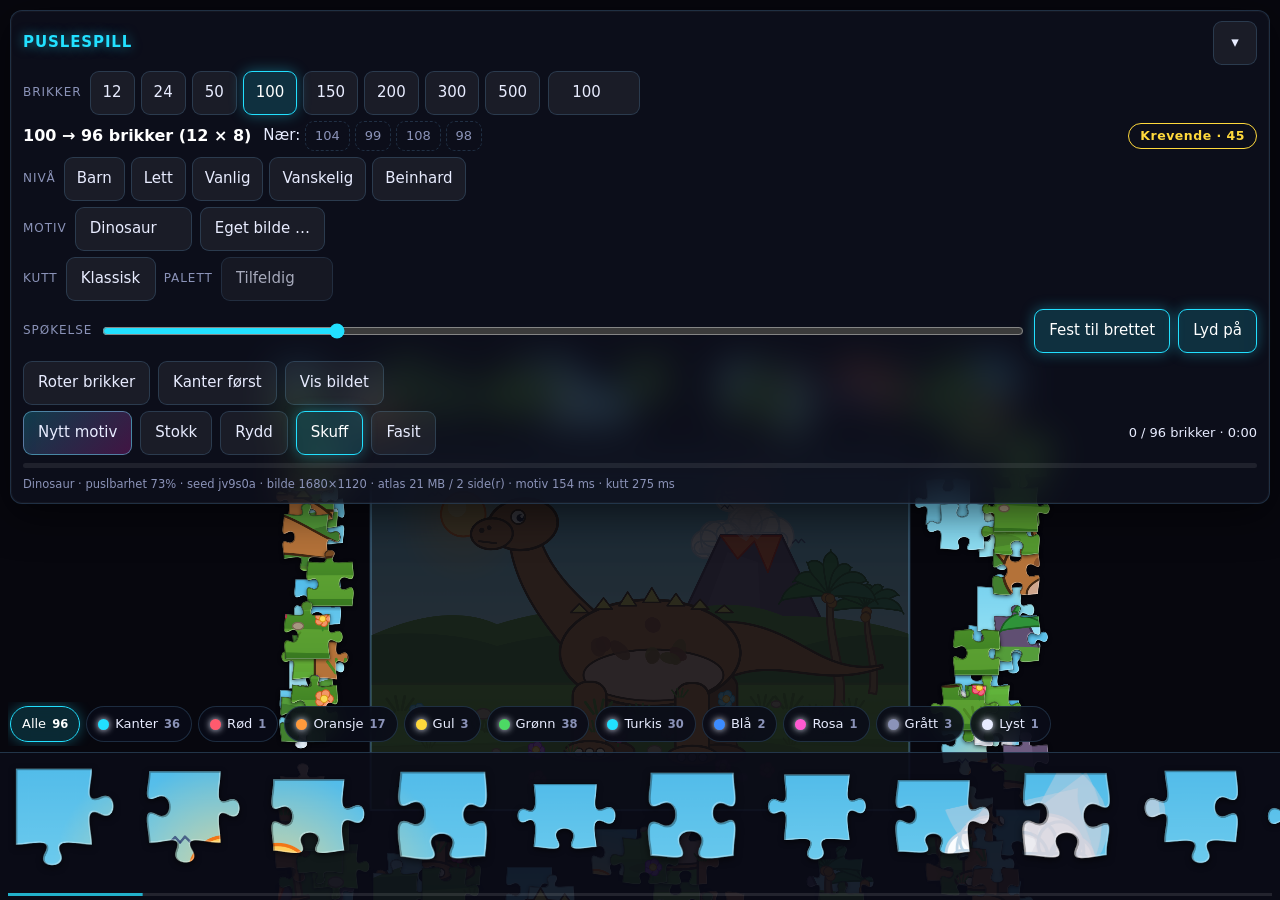
==== index.html @ 7e06a4fa "Fase 7: vanskelighetssystem med rotasjon, kanter forst og malt score Brikketallet alene sier lite. H" ====
<!DOCTYPE html>
<html lang="no">
<head>
<meta charset="utf-8">
<title>Puslespill</title>
<meta name="viewport" content="width=device-width, initial-scale=1, maximum-scale=1, user-scalable=no, viewport-fit=cover">
<meta name="theme-color" content="#07070e">
<meta name="description" content="Puslespill med neonmotiv, laget for iPad.">
<meta name="apple-mobile-web-app-capable" content="yes">
<meta name="mobile-web-app-capable" content="yes">
<meta name="apple-mobile-web-app-title" content="Puslespill">
<meta name="apple-mobile-web-app-status-bar-style" content="black-translucent">
<link rel="manifest" href="./manifest.webmanifest">
<link rel="apple-touch-icon" href="./icons/ikon-180.png">
<link rel="icon" href="./icons/ikon.svg" type="image/svg+xml">
<link rel="stylesheet" href="./css/style.css">
</head>
<body>

<canvas id="brett"></canvas>

<header id="panel">
  <div class="rad rad-topp">
    <h1>Puslespill</h1>
    <button id="panel-veksle" class="ikonknapp" aria-label="Vis eller skjul panelet">▾</button>
  </div>

  <div class="panelinnhold">
    <div class="rad">
      <span class="etikett">Brikker</span>
      <div class="chips">
        <button data-forhandsvalg="12">12</button>
        <button data-forhandsvalg="24">24</button>
        <button data-forhandsvalg="50">50</button>
        <button data-forhandsvalg="100">100</button>
        <button data-forhandsvalg="150">150</button>
        <button data-forhandsvalg="200">200</button>
        <button data-forhandsvalg="300">300</button>
        <button data-forhandsvalg="500">500</button>
      </div>
      <input id="eget-antall" type="number" min="4" max="500" step="1" inputmode="numeric"
             aria-label="Eget antall brikker">
    </div>

    <div class="rad resultat">
      <strong id="brikketall">—</strong>
      <span id="alternativer"></span>
      <span id="vanskemerke" class="vanskemerke">—</span>
    </div>

    <div class="rad">
      <span class="etikett">Nivå</span>
      <div class="chips" id="oppsett"></div>
    </div>

    <div class="rad">
      <span class="etikett">Motiv</span>
      <select id="motiv" aria-label="Motivtype">
        <option value="tilfeldig">Tilfeldig</option>
      </select>
      <button id="velgbilde">Eget bilde &hellip;</button>
      <input id="bildefil" type="file" accept="image/*" hidden>
    </div>

    <div class="rad galleri" id="minebilder" hidden>
      <span class="etikett">Mine</span>
      <div id="minebilder-liste"></div>
    </div>

    <div class="rad">
      <span class="etikett">Kutt</span>
      <select id="kuttstil" aria-label="Brikkeform">
        <option value="klassisk">Klassisk</option>
        <option value="bolget">Bølget</option>
        <option value="kaotisk">Kaotisk</option>
      </select>

      <span class="etikett">Palett</span>
      <select id="palett" aria-label="Fargepalett">
        <option value="auto">Tilfeldig</option>
      </select>
    </div>

    <div class="rad">
      <span class="etikett">Spøkelse</span>
      <input id="spokelse" type="range" min="0" max="60" value="15" aria-label="Styrke på spøkelsesbilde">
      <button id="fest" aria-pressed="true">Fest til brettet</button>
      <button id="lydknapp" aria-pressed="true">Lyd på</button>
    </div>

    <div class="rad">
      <button id="rotasjon" aria-pressed="false">Roter brikker</button>
      <button id="kanterforst" aria-pressed="false">Kanter først</button>
      <button id="bildeknapp" aria-pressed="false">Vis bildet</button>
      <span id="hjelpetekst" class="hjelpetekst"></span>
    </div>

    <div class="rad">
      <button id="nytt" class="primar">Nytt motiv</button>
      <button id="stokk">Stokk</button>
      <button id="rydd">Rydd</button>
      <button id="skuffknapp" aria-pressed="true">Skuff</button>
      <button id="fasit">Fasit</button>
      <span id="spillstatus" class="spillstatus">—</span>
    </div>

    <div class="fremdrift"><div id="fremdrift-linje"></div></div>

    <p id="status" class="status">—</p>
  </div>
</header>

<div id="forhandsvisning" hidden>
  <canvas id="forhandsvisning-lerret"></canvas>
  <button id="forhandsvisning-storre" aria-label="Bytt størrelse">&#8597;</button>
</div>

<div id="skufflinje">
  <div id="skufffiltre" role="group" aria-label="Sorter brikkene i skuffen"></div>
</div>

<div id="laster" hidden>
  <div class="spinner"></div>
  <p id="laster-tekst">Tegner motiv …</p>
</div>

<div id="beskjaer" hidden>
  <div class="beskjaer-topp">
    <strong>Beskjær bildet</strong>
    <div class="chips" id="beskjaer-format">
      <button data-aspekt="1.5" class="aktiv">Liggende</button>
      <button data-aspekt="1">Kvadrat</button>
      <button data-aspekt="0.6667">Stående</button>
    </div>
  </div>
  <canvas id="beskjaer-lerret"></canvas>
  <div class="beskjaer-bunn">
    <p id="beskjaer-varsel" class="varsel" hidden></p>
    <button id="beskjaer-avbryt">Avbryt</button>
    <button id="beskjaer-ok" class="primar">Bruk bildet</button>
  </div>
</div>

<div id="ferdig" hidden>
  <div class="ferdigkort">
    <div class="ferdigikon">&#9733;</div>
    <h2>Ferdig!</h2>
    <p id="ferdig-tekst"></p>
    <p class="hint">Trykk for å lukke</p>
  </div>
</div>

<script type="module" src="./js/main.js"></script>
</body>
</html>
---- css/style.css ----
/* Puslespill — neonmørkt grensesnitt, bygget for berøring på iPad. */

:root {
  --bg: #07070e;
  --panel: rgba(14, 16, 30, 0.82);
  --kant: rgba(120, 200, 255, 0.18);
  --tekst: #e8ecff;
  --dempet: #8b93b8;
  --neon: #22e0ff;
  --neon-2: #ff2bd6;
  --radius: 12px;
  --trykk: 44px; /* minste treffområde */
}

* { box-sizing: border-box; }

html, body {
  margin: 0;
  height: 100%;
  overflow: hidden;
  overscroll-behavior: none;
  background: var(--bg);
  color: var(--tekst);
  font: 15px/1.45 -apple-system, BlinkMacSystemFont, "Segoe UI", system-ui, sans-serif;
  -webkit-user-select: none;
  user-select: none;
  -webkit-tap-highlight-color: transparent;
}

/* Fast posisjon stopper Safaris gummibånd-scrolling. */
body { position: fixed; inset: 0; }

#brett {
  position: absolute;
  inset: 0;
  width: 100%;
  height: 100%;
  display: block;
  touch-action: none; /* uten denne panorerer Safari siden i stedet */
}

/* --- Panel --- */
#panel {
  position: absolute;
  top: env(safe-area-inset-top, 0);
  left: env(safe-area-inset-left, 0);
  right: env(safe-area-inset-right, 0);
  margin: 10px;
  padding: 10px 12px;
  background: var(--panel);
  -webkit-backdrop-filter: blur(18px);
  backdrop-filter: blur(18px);
  border: 1px solid var(--kant);
  border-radius: var(--radius);
  box-shadow: 0 10px 40px rgba(0, 0, 0, 0.55), 0 0 0 1px rgba(255, 255, 255, 0.03) inset;
}

.rad {
  display: flex;
  align-items: center;
  gap: 8px;
  flex-wrap: wrap;
  margin: 6px 0;
}

.rad-topp { margin: 0 0 4px; justify-content: space-between; }

h1 {
  margin: 0;
  font-size: 15px;
  font-weight: 600;
  letter-spacing: 0.06em;
  text-transform: uppercase;
  color: var(--neon);
  text-shadow: 0 0 12px rgba(34, 224, 255, 0.55);
}

.etikett {
  font-size: 12px;
  text-transform: uppercase;
  letter-spacing: 0.08em;
  color: var(--dempet);
}

button, select, input[type="number"] {
  min-height: var(--trykk);
  padding: 0 14px;
  font: inherit;
  color: var(--tekst);
  background: rgba(255, 255, 255, 0.06);
  border: 1px solid var(--kant);
  border-radius: 9px;
  cursor: pointer;
  appearance: none;
  -webkit-appearance: none;
}

button:active { transform: scale(0.97); }

.chips { display: flex; gap: 6px; flex-wrap: wrap; }
.chips button { min-width: var(--trykk); padding: 0 12px; }

button.aktiv, .chips button.aktiv {
  background: rgba(34, 224, 255, 0.16);
  border-color: var(--neon);
  color: #fff;
  box-shadow: 0 0 14px rgba(34, 224, 255, 0.35);
}

button.primar {
  background: linear-gradient(135deg, rgba(34, 224, 255, 0.22), rgba(255, 43, 214, 0.22));
  border-color: rgba(120, 220, 255, 0.5);
}

.ikonknapp { min-width: var(--trykk); padding: 0; }

input[type="number"] { width: 92px; text-align: center; }

input[type="range"] {
  flex: 1 1 120px;
  min-width: 110px;
  height: var(--trykk);
  accent-color: var(--neon);
  background: none;
  border: 0;
}

.resultat { gap: 12px; }
.resultat strong { font-size: 16px; color: #fff; }

.lenke {
  min-height: 30px;
  padding: 0 9px;
  font-size: 13px;
  color: var(--dempet);
  background: none;
  border: 1px dashed var(--kant);
}

.status {
  margin: 8px 0 0;
  font-size: 11.5px;
  line-height: 1.5;
  color: var(--dempet);
  font-variant-numeric: tabular-nums;
}

body.panel-skjult .panelinnhold { display: none; }
body.panel-skjult #panel-veksle { transform: rotate(180deg); }

/* --- Laster --- */
#laster {
  position: absolute;
  inset: 0;
  display: grid;
  place-content: center;
  justify-items: center;
  gap: 16px;
  background: rgba(7, 7, 14, 0.78);
  -webkit-backdrop-filter: blur(6px);
  backdrop-filter: blur(6px);
  z-index: 5;
}

#laster[hidden] { display: none; }

#laster p { margin: 0; color: var(--dempet); letter-spacing: 0.04em; }

.spinner {
  width: 46px;
  height: 46px;
  border-radius: 50%;
  border: 3px solid rgba(34, 224, 255, 0.18);
  border-top-color: var(--neon);
  animation: snurr 0.9s linear infinite;
  box-shadow: 0 0 22px rgba(34, 224, 255, 0.4);
}

@keyframes snurr { to { transform: rotate(360deg); } }

@media (prefers-reduced-motion: reduce) {
  .spinner { animation-duration: 3s; }
  button:active { transform: none; }
}

/* Smal skjerm: la panelet ta mindre plass. */
@media (max-width: 560px) {
  #panel { margin: 6px; padding: 8px; }
  .status { display: none; }
}

/* --- Spillstatus --- */
.spillstatus {
  margin-left: auto;
  font-variant-numeric: tabular-nums;
  font-size: 13px;
  color: var(--tekst);
  white-space: nowrap;
}

.fremdrift {
  height: 5px;
  margin: 8px 0 2px;
  border-radius: 3px;
  background: rgba(255, 255, 255, 0.08);
  overflow: hidden;
}

.fremdrift > div {
  height: 100%;
  width: 0;
  border-radius: 3px;
  background: linear-gradient(90deg, var(--neon), var(--neon-2));
  box-shadow: 0 0 10px rgba(34, 224, 255, 0.55);
  transition: width 0.25s ease-out;
}

/* --- Ferdig --- */
#ferdig {
  position: absolute;
  inset: 0;
  display: grid;
  place-content: center;
  background: rgba(7, 7, 14, 0.66);
  -webkit-backdrop-filter: blur(8px);
  backdrop-filter: blur(8px);
  z-index: 6;
  cursor: pointer;
}

#ferdig[hidden] { display: none; }

.ferdigkort {
  padding: 30px 44px;
  text-align: center;
  background: var(--panel);
  border: 1px solid rgba(34, 224, 255, 0.45);
  border-radius: 18px;
  box-shadow: 0 0 60px rgba(34, 224, 255, 0.3), 0 20px 60px rgba(0, 0, 0, 0.6);
  animation: opp 0.35s cubic-bezier(0.2, 1.2, 0.4, 1);
}

.ferdigikon {
  font-size: 46px;
  line-height: 1;
  color: var(--neon);
  text-shadow: 0 0 26px rgba(34, 224, 255, 0.85);
}

.ferdigkort h2 {
  margin: 10px 0 4px;
  font-size: 26px;
  letter-spacing: 0.04em;
}

.ferdigkort p { margin: 4px 0; color: var(--tekst); }
.ferdigkort .hint { margin-top: 14px; font-size: 12px; color: var(--dempet); }

@keyframes opp {
  from { transform: scale(0.82) translateY(14px); opacity: 0; }
  to { transform: none; opacity: 1; }
}

@media (prefers-reduced-motion: reduce) {
  .ferdigkort { animation: none; }
  .fremdrift > div { transition: none; }
}

/* --- Skuffens filterlinje --- */
#skufflinje {
  position: absolute;
  left: 0;
  right: 0;
  bottom: 0;
  padding: 0 8px 6px;
  pointer-events: none;
  z-index: 4;
}

#skufflinje[hidden] { display: none; }

#skufffiltre {
  display: flex;
  gap: 6px;
  overflow-x: auto;
  padding: 4px 2px;
  pointer-events: auto;
  scrollbar-width: none;
  -webkit-overflow-scrolling: touch;
}

#skufffiltre::-webkit-scrollbar { display: none; }

.filterknapp {
  display: inline-flex;
  align-items: center;
  gap: 6px;
  flex: 0 0 auto;
  min-height: 36px;
  padding: 0 11px;
  font-size: 13px;
  white-space: nowrap;
  background: rgba(10, 12, 24, 0.88);
  -webkit-backdrop-filter: blur(12px);
  backdrop-filter: blur(12px);
  border-radius: 18px;
}

.filterknapp i {
  width: 11px;
  height: 11px;
  border-radius: 50%;
  box-shadow: 0 0 7px currentColor;
}

.filterknapp b {
  font-weight: 600;
  font-size: 11.5px;
  color: var(--dempet);
  font-variant-numeric: tabular-nums;
}

.filterknapp.aktiv b { color: #fff; }

/* --- Mine bilder --- */
.galleri[hidden] { display: none; }

#minebilder-liste {
  display: flex;
  gap: 7px;
  overflow-x: auto;
  padding: 2px;
  scrollbar-width: none;
}

#minebilder-liste::-webkit-scrollbar { display: none; }

.bildekort {
  position: relative;
  flex: 0 0 auto;
  width: 74px;
  height: 50px;
  padding: 0;
  border-radius: 8px;
  overflow: hidden;
  background: rgba(255, 255, 255, 0.05);
  min-height: 0;
}

.bildekort img {
  width: 100%;
  height: 100%;
  object-fit: cover;
  display: block;
}

.bildekort.aktiv {
  outline: 2px solid var(--neon);
  outline-offset: 1px;
}

.bildekort .slett {
  position: absolute;
  top: 2px;
  right: 2px;
  width: 22px;
  height: 22px;
  min-height: 22px;
  padding: 0;
  line-height: 1;
  font-size: 15px;
  border-radius: 50%;
  background: rgba(7, 7, 14, 0.82);
  border-color: rgba(255, 120, 150, 0.5);
  color: #ff8a9c;
}

/* --- Beskjæring --- */
#beskjaer {
  position: absolute;
  inset: 0;
  display: flex;
  flex-direction: column;
  background: rgba(7, 7, 14, 0.96);
  z-index: 7;
}

#beskjaer[hidden] { display: none; }

.beskjaer-topp,
.beskjaer-bunn {
  display: flex;
  align-items: center;
  gap: 10px;
  flex-wrap: wrap;
  padding: 10px 14px;
  padding-top: calc(10px + env(safe-area-inset-top, 0px));
}

.beskjaer-bunn {
  padding-top: 10px;
  padding-bottom: calc(10px + env(safe-area-inset-bottom, 0px));
}

.beskjaer-topp strong { letter-spacing: 0.04em; }
.beskjaer-bunn #beskjaer-ok { margin-left: auto; }

#beskjaer-lerret {
  flex: 1 1 auto;
  width: 100%;
  min-height: 0;
  display: block;
  touch-action: none;
}

.varsel {
  flex: 1 1 100%;
  margin: 0;
  padding: 9px 12px;
  font-size: 13px;
  line-height: 1.45;
  color: #ffd98a;
  background: rgba(255, 190, 60, 0.10);
  border: 1px solid rgba(255, 190, 60, 0.32);
  border-radius: 9px;
}

.varsel[hidden] { display: none; }

/* --- Vanskelighetsgrad --- */
.vanskemerke {
  margin-left: auto;
  padding: 3px 11px;
  font-size: 12.5px;
  font-weight: 600;
  letter-spacing: 0.04em;
  border-radius: 13px;
  border: 1px solid currentColor;
  white-space: nowrap;
}

.hjelpetekst {
  font-size: 12px;
  color: var(--dempet);
  font-variant-numeric: tabular-nums;
}

/* --- Forhåndsvisning --- */
#forhandsvisning {
  position: absolute;
  right: 10px;
  bottom: 10px;
  padding: 6px;
  background: rgba(10, 12, 24, 0.92);
  -webkit-backdrop-filter: blur(14px);
  backdrop-filter: blur(14px);
  border: 1px solid var(--kant);
  border-radius: 11px;
  box-shadow: 0 10px 34px rgba(0, 0, 0, 0.6);
  z-index: 4;
}

#forhandsvisning[hidden] { display: none; }

#forhandsvisning-lerret {
  display: block;
  border-radius: 6px;
  width: 190px;
  height: auto;
}

#forhandsvisning.stor #forhandsvisning-lerret { width: 340px; }

#forhandsvisning-storre {
  position: absolute;
  top: -12px;
  left: -12px;
  width: 30px;
  height: 30px;
  min-height: 30px;
  padding: 0;
  font-size: 15px;
  line-height: 1;
  border-radius: 50%;
  background: rgba(10, 12, 24, 0.95);
}
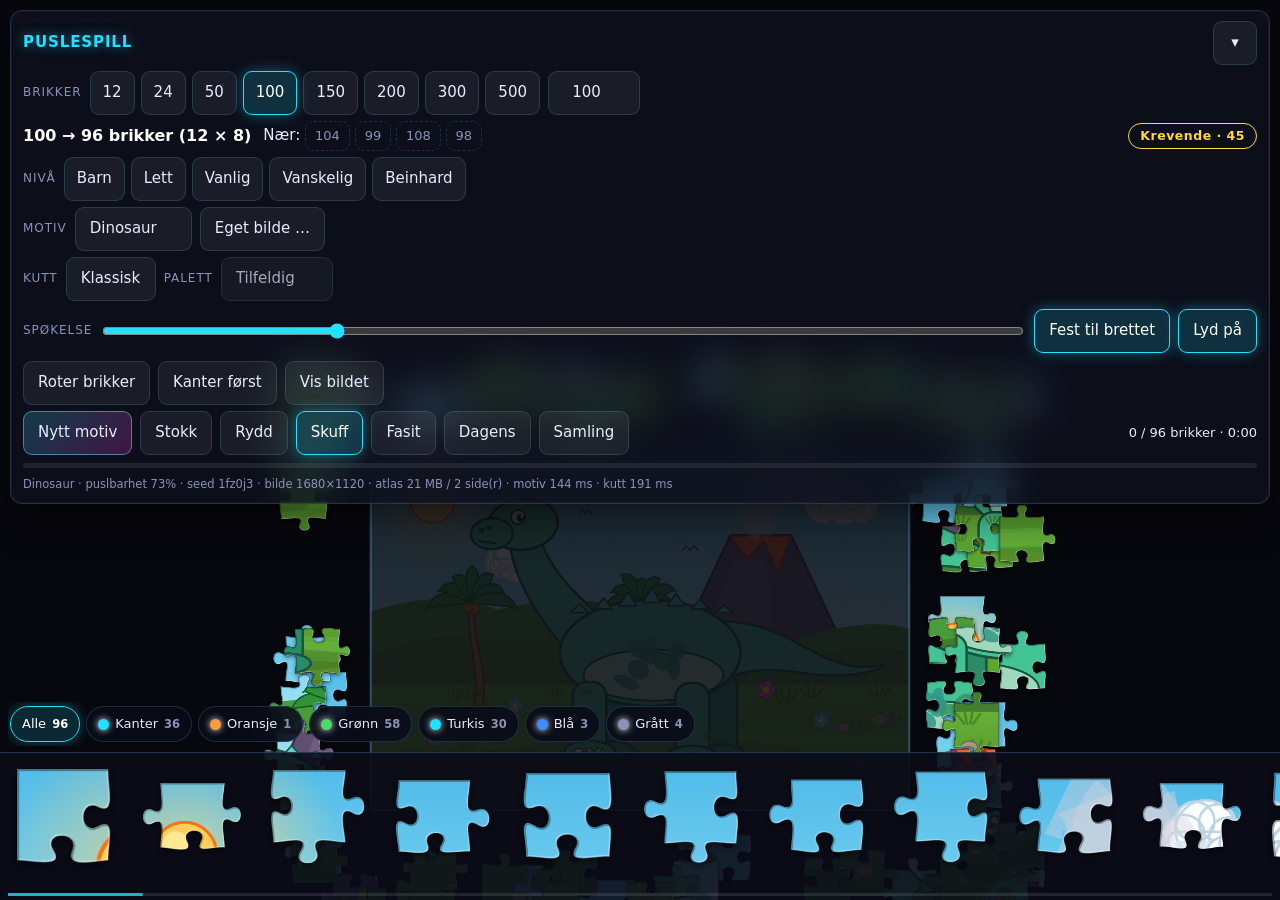
==== commit fff2a0c6: "Fase 8: lagring, samling, dagens puslespill og statistikk Appen starter na der du slapp: pabegynt pu" ====
--- a/index.html
+++ b/index.html
@@ -101,6 +101,8 @@
       <button id="rydd">Rydd</button>
       <button id="skuffknapp" aria-pressed="true">Skuff</button>
       <button id="fasit">Fasit</button>
+      <button id="dagens">Dagens</button>
+      <button id="samlingknapp">Samling</button>
       <span id="spillstatus" class="spillstatus">—</span>
     </div>
 
@@ -122,6 +124,15 @@
 <div id="laster" hidden>
   <div class="spinner"></div>
   <p id="laster-tekst">Tegner motiv …</p>
+</div>
+
+<div id="samling" hidden>
+  <div class="samling-topp">
+    <strong>Samlingen</strong>
+    <button id="samling-lukk">Lukk</button>
+  </div>
+  <div id="samling-tall" class="samling-tall"></div>
+  <div id="samling-liste" class="samling-liste"></div>
 </div>
 
 <div id="beskjaer" hidden>
--- a/css/style.css
+++ b/css/style.css
@@ -484,3 +484,127 @@
   border-radius: 50%;
   background: rgba(10, 12, 24, 0.95);
 }
+
+/* --- Samlingen --- */
+#samling {
+  position: absolute;
+  inset: 0;
+  display: flex;
+  flex-direction: column;
+  /* Helt ugjennomsiktig: panelet bak skal ikke skinne gjennom. */
+  background: #090a14;
+  z-index: 8;
+}
+
+#samling[hidden] { display: none; }
+
+.samling-topp {
+  display: flex;
+  align-items: center;
+  justify-content: space-between;
+  gap: 10px;
+  padding: 12px 16px;
+  padding-top: calc(12px + env(safe-area-inset-top, 0px));
+  border-bottom: 1px solid var(--kant);
+}
+
+.samling-topp strong {
+  font-size: 15px;
+  letter-spacing: 0.06em;
+  text-transform: uppercase;
+  color: var(--neon);
+  text-shadow: 0 0 12px rgba(34, 224, 255, 0.5);
+}
+
+.samling-tall {
+  display: flex;
+  gap: 10px;
+  flex-wrap: wrap;
+  padding: 14px 16px;
+}
+
+.talltavle {
+  flex: 1 1 110px;
+  padding: 11px 13px;
+  background: rgba(255, 255, 255, 0.045);
+  border: 1px solid var(--kant);
+  border-radius: 11px;
+}
+
+.talltavle b {
+  display: block;
+  font-size: 22px;
+  font-weight: 600;
+  font-variant-numeric: tabular-nums;
+  color: #fff;
+}
+
+.talltavle span {
+  font-size: 11.5px;
+  text-transform: uppercase;
+  letter-spacing: 0.07em;
+  color: var(--dempet);
+}
+
+.samling-liste {
+  flex: 1 1 auto;
+  min-height: 0;
+  overflow-y: auto;
+  display: grid;
+  grid-template-columns: repeat(auto-fill, minmax(168px, 1fr));
+  gap: 12px;
+  padding: 0 16px 16px;
+  padding-bottom: calc(16px + env(safe-area-inset-bottom, 0px));
+}
+
+.fullfortkort {
+  position: relative;
+  padding: 0;
+  overflow: hidden;
+  text-align: left;
+  border-radius: 11px;
+  background: rgba(255, 255, 255, 0.04);
+  min-height: 0;
+  cursor: default;
+}
+
+.fullfortkort img {
+  display: block;
+  width: 100%;
+  aspect-ratio: 3 / 2;
+  object-fit: cover;
+}
+
+.fullfortkort figcaption {
+  padding: 8px 10px 10px;
+  font-size: 12px;
+  line-height: 1.5;
+  color: var(--dempet);
+}
+
+.fullfortkort figcaption b {
+  display: block;
+  font-size: 13.5px;
+  color: var(--tekst);
+  font-weight: 600;
+}
+
+.fullfortkort .merke {
+  position: absolute;
+  top: 7px;
+  left: 7px;
+  padding: 2px 8px;
+  font-size: 11px;
+  font-weight: 600;
+  border-radius: 10px;
+  background: rgba(7, 7, 14, 0.85);
+  color: var(--neon);
+  border: 1px solid rgba(34, 224, 255, 0.5);
+}
+
+.samling-tom {
+  grid-column: 1 / -1;
+  padding: 40px 10px;
+  text-align: center;
+  color: var(--dempet);
+}
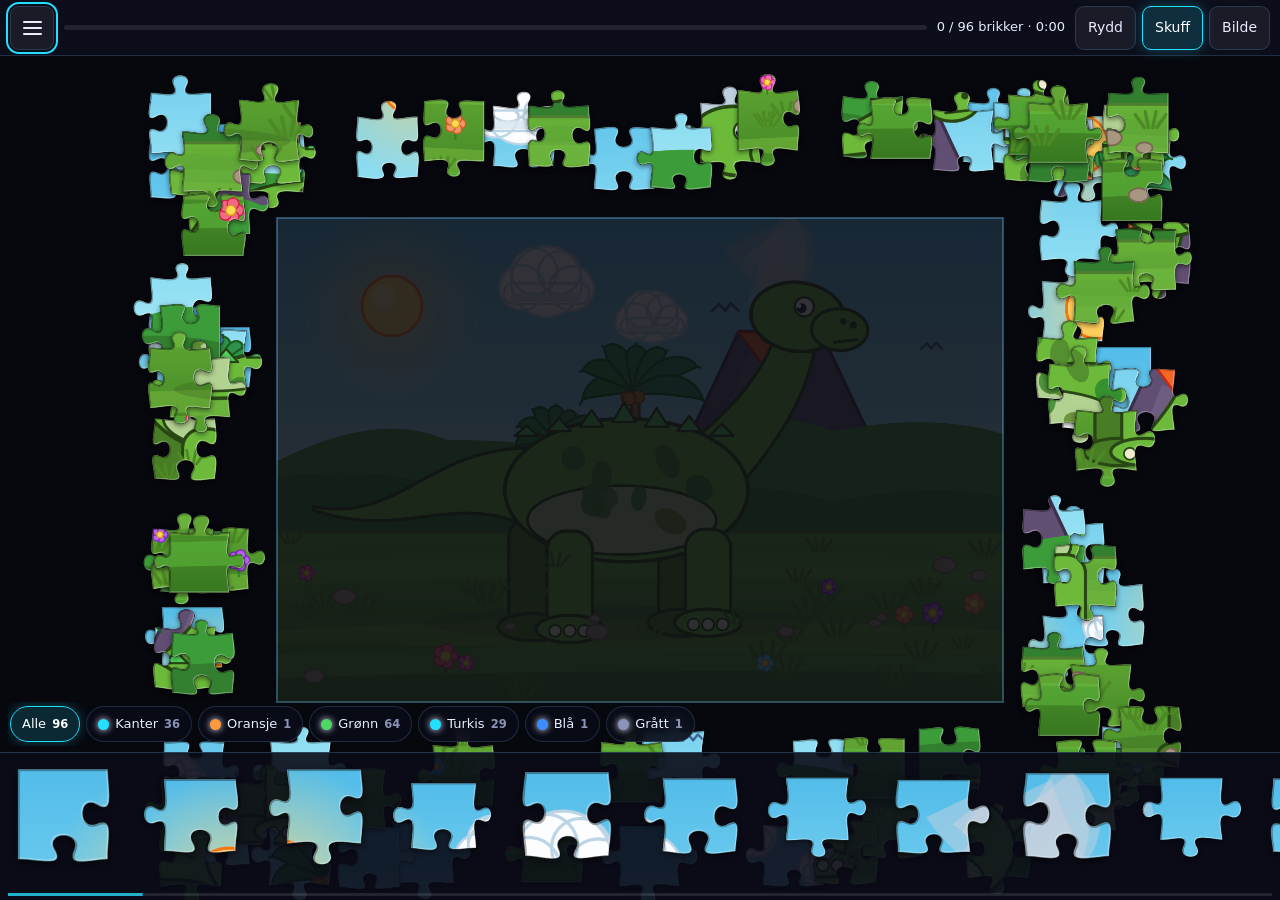
==== commit 2c9a60ca: "Fase 9: polering - nytt grensesnitt, konfetti, lyd og tilgjengelighet Panelet hadde vokst for hver f" ====
--- a/index.html
+++ b/index.html
@@ -19,98 +19,116 @@
 
 <canvas id="brett"></canvas>
 
-<header id="panel">
-  <div class="rad rad-topp">
-    <h1>Puslespill</h1>
-    <button id="panel-veksle" class="ikonknapp" aria-label="Vis eller skjul panelet">▾</button>
+<!-- Topplinja er alt man trenger mens man pusler. Resten bor i menyen. -->
+<header id="topplinje">
+  <button id="menyknapp" class="ikonknapp" aria-label="Åpne innstillinger" aria-expanded="false">
+    <span class="hamburger"></span>
+  </button>
+
+  <div class="fremdriftsfelt">
+    <div class="fremdrift"><div id="fremdrift-linje"></div></div>
+    <span id="spillstatus" class="spillstatus" aria-live="polite">—</span>
   </div>
 
-  <div class="panelinnhold">
-    <div class="rad">
-      <span class="etikett">Brikker</span>
-      <div class="chips">
-        <button data-forhandsvalg="12">12</button>
-        <button data-forhandsvalg="24">24</button>
-        <button data-forhandsvalg="50">50</button>
-        <button data-forhandsvalg="100">100</button>
-        <button data-forhandsvalg="150">150</button>
-        <button data-forhandsvalg="200">200</button>
-        <button data-forhandsvalg="300">300</button>
-        <button data-forhandsvalg="500">500</button>
-      </div>
-      <input id="eget-antall" type="number" min="4" max="500" step="1" inputmode="numeric"
-             aria-label="Eget antall brikker">
-    </div>
-
-    <div class="rad resultat">
-      <strong id="brikketall">—</strong>
-      <span id="alternativer"></span>
-      <span id="vanskemerke" class="vanskemerke">—</span>
-    </div>
-
-    <div class="rad">
-      <span class="etikett">Nivå</span>
-      <div class="chips" id="oppsett"></div>
-    </div>
-
-    <div class="rad">
-      <span class="etikett">Motiv</span>
-      <select id="motiv" aria-label="Motivtype">
-        <option value="tilfeldig">Tilfeldig</option>
-      </select>
-      <button id="velgbilde">Eget bilde &hellip;</button>
-      <input id="bildefil" type="file" accept="image/*" hidden>
-    </div>
-
-    <div class="rad galleri" id="minebilder" hidden>
-      <span class="etikett">Mine</span>
-      <div id="minebilder-liste"></div>
-    </div>
-
-    <div class="rad">
-      <span class="etikett">Kutt</span>
-      <select id="kuttstil" aria-label="Brikkeform">
-        <option value="klassisk">Klassisk</option>
-        <option value="bolget">Bølget</option>
-        <option value="kaotisk">Kaotisk</option>
-      </select>
-
-      <span class="etikett">Palett</span>
-      <select id="palett" aria-label="Fargepalett">
-        <option value="auto">Tilfeldig</option>
-      </select>
-    </div>
-
-    <div class="rad">
-      <span class="etikett">Spøkelse</span>
-      <input id="spokelse" type="range" min="0" max="60" value="15" aria-label="Styrke på spøkelsesbilde">
-      <button id="fest" aria-pressed="true">Fest til brettet</button>
-      <button id="lydknapp" aria-pressed="true">Lyd på</button>
-    </div>
-
-    <div class="rad">
-      <button id="rotasjon" aria-pressed="false">Roter brikker</button>
-      <button id="kanterforst" aria-pressed="false">Kanter først</button>
-      <button id="bildeknapp" aria-pressed="false">Vis bildet</button>
-      <span id="hjelpetekst" class="hjelpetekst"></span>
-    </div>
-
-    <div class="rad">
-      <button id="nytt" class="primar">Nytt motiv</button>
-      <button id="stokk">Stokk</button>
-      <button id="rydd">Rydd</button>
-      <button id="skuffknapp" aria-pressed="true">Skuff</button>
-      <button id="fasit">Fasit</button>
-      <button id="dagens">Dagens</button>
-      <button id="samlingknapp">Samling</button>
-      <span id="spillstatus" class="spillstatus">—</span>
-    </div>
-
-    <div class="fremdrift"><div id="fremdrift-linje"></div></div>
-
-    <p id="status" class="status">—</p>
+  <div class="snarveier">
+    <button id="rydd" title="Legg løse brikker i rutenett">Rydd</button>
+    <button id="skuffknapp" aria-pressed="true" title="Vis eller skjul brikkeskuffen">Skuff</button>
+    <button id="bildeknapp" aria-pressed="false" title="Vis motivet i hjørnet">Bilde</button>
   </div>
 </header>
+
+<div id="menyskygge" hidden></div>
+
+<aside id="meny" hidden aria-label="Innstillinger">
+  <div class="meny-topp">
+    <h1>Puslespill</h1>
+    <button id="meny-lukk" class="ikonknapp" aria-label="Lukk innstillinger">&times;</button>
+  </div>
+
+  <div class="meny-innhold">
+    <section>
+      <h2>Nivå</h2>
+      <div class="chips" id="oppsett"></div>
+      <p class="rad resultat">
+        <strong id="brikketall">—</strong>
+        <span id="alternativer"></span>
+        <span id="vanskemerke" class="vanskemerke">—</span>
+      </p>
+    </section>
+
+    <section>
+      <h2>Brikker</h2>
+      <div class="rad">
+        <div class="chips">
+          <button data-forhandsvalg="12">12</button>
+          <button data-forhandsvalg="24">24</button>
+          <button data-forhandsvalg="50">50</button>
+          <button data-forhandsvalg="100">100</button>
+          <button data-forhandsvalg="150">150</button>
+          <button data-forhandsvalg="200">200</button>
+          <button data-forhandsvalg="300">300</button>
+          <button data-forhandsvalg="500">500</button>
+        </div>
+        <input id="eget-antall" type="number" min="4" max="500" step="1" inputmode="numeric"
+               aria-label="Eget antall brikker">
+      </div>
+    </section>
+
+    <section>
+      <h2>Motiv</h2>
+      <div class="rad">
+        <select id="motiv" aria-label="Motivtype">
+          <option value="tilfeldig">Tilfeldig</option>
+        </select>
+        <button id="velgbilde">Eget bilde &hellip;</button>
+        <input id="bildefil" type="file" accept="image/*" hidden>
+      </div>
+      <div class="rad galleri" id="minebilder" hidden>
+        <div id="minebilder-liste"></div>
+      </div>
+      <div class="rad">
+        <span class="etikett">Kutt</span>
+        <select id="kuttstil" aria-label="Brikkeform">
+          <option value="klassisk">Klassisk</option>
+          <option value="bolget">Bølget</option>
+          <option value="kaotisk">Kaotisk</option>
+        </select>
+        <span class="etikett">Palett</span>
+        <select id="palett" aria-label="Fargepalett">
+          <option value="auto">Tilfeldig</option>
+        </select>
+      </div>
+    </section>
+
+    <section>
+      <h2>Hjelp og utfordring</h2>
+      <div class="rad">
+        <label class="etikett" for="spokelse">Spøkelsesbilde</label>
+        <input id="spokelse" type="range" min="0" max="60" value="15">
+      </div>
+      <div class="rad">
+        <button id="fest" aria-pressed="true">Fest til brettet</button>
+        <button id="rotasjon" aria-pressed="false">Roter brikker</button>
+        <button id="kanterforst" aria-pressed="false">Kanter først</button>
+        <button id="lydknapp" aria-pressed="true">Lyd på</button>
+      </div>
+      <p id="hjelpetekst" class="hjelpetekst" aria-live="polite"></p>
+    </section>
+
+    <section>
+      <h2>Spillet</h2>
+      <div class="rad">
+        <button id="nytt" class="primar">Nytt motiv</button>
+        <button id="dagens">Dagens</button>
+        <button id="stokk">Stokk om</button>
+        <button id="fasit">Fasit</button>
+        <button id="samlingknapp">Samling</button>
+      </div>
+    </section>
+
+    <p id="status" class="status"></p>
+  </div>
+</aside>
 
 <div id="forhandsvisning" hidden>
   <canvas id="forhandsvisning-lerret"></canvas>
@@ -119,11 +137,6 @@
 
 <div id="skufflinje">
   <div id="skufffiltre" role="group" aria-label="Sorter brikkene i skuffen"></div>
-</div>
-
-<div id="laster" hidden>
-  <div class="spinner"></div>
-  <p id="laster-tekst">Tegner motiv …</p>
 </div>
 
 <div id="samling" hidden>
@@ -152,6 +165,11 @@
   </div>
 </div>
 
+<div id="laster" hidden>
+  <div class="spinner"></div>
+  <p id="laster-tekst">Tegner motiv …</p>
+</div>
+
 <div id="ferdig" hidden>
   <div class="ferdigkort">
     <div class="ferdigikon">&#9733;</div>
--- a/css/style.css
+++ b/css/style.css
@@ -1,15 +1,22 @@
-/* Puslespill — neonmørkt grensesnitt, bygget for berøring på iPad. */
+/* Puslespill — neonmørkt grensesnitt, bygget for berøring på iPad.
+ *
+ * Topplinja holder det man trenger mens man pusler. Alt oppsett bor i en
+ * meny som skyves inn fra siden. Panelet dekket før halve skjermen; nå er
+ * bordet det største på skjermen, slik det skal være.
+ */
 
 :root {
   --bg: #07070e;
-  --panel: rgba(14, 16, 30, 0.82);
+  --flate: rgba(14, 16, 30, 0.86);
+  --flate-fast: #0d0f1c;
   --kant: rgba(120, 200, 255, 0.18);
   --tekst: #e8ecff;
   --dempet: #8b93b8;
   --neon: #22e0ff;
   --neon-2: #ff2bd6;
   --radius: 12px;
-  --trykk: 44px; /* minste treffområde */
+  --trykk: 44px;          /* minste treffområde */
+  --topphoyde: 56px;
 }
 
 * { box-sizing: border-box; }
@@ -39,48 +46,7 @@
   touch-action: none; /* uten denne panorerer Safari siden i stedet */
 }
 
-/* --- Panel --- */
-#panel {
-  position: absolute;
-  top: env(safe-area-inset-top, 0);
-  left: env(safe-area-inset-left, 0);
-  right: env(safe-area-inset-right, 0);
-  margin: 10px;
-  padding: 10px 12px;
-  background: var(--panel);
-  -webkit-backdrop-filter: blur(18px);
-  backdrop-filter: blur(18px);
-  border: 1px solid var(--kant);
-  border-radius: var(--radius);
-  box-shadow: 0 10px 40px rgba(0, 0, 0, 0.55), 0 0 0 1px rgba(255, 255, 255, 0.03) inset;
-}
-
-.rad {
-  display: flex;
-  align-items: center;
-  gap: 8px;
-  flex-wrap: wrap;
-  margin: 6px 0;
-}
-
-.rad-topp { margin: 0 0 4px; justify-content: space-between; }
-
-h1 {
-  margin: 0;
-  font-size: 15px;
-  font-weight: 600;
-  letter-spacing: 0.06em;
-  text-transform: uppercase;
-  color: var(--neon);
-  text-shadow: 0 0 12px rgba(34, 224, 255, 0.55);
-}
-
-.etikett {
-  font-size: 12px;
-  text-transform: uppercase;
-  letter-spacing: 0.08em;
-  color: var(--dempet);
-}
+/* --- Felles kontroller --- */
 
 button, select, input[type="number"] {
   min-height: var(--trykk);
@@ -97,14 +63,16 @@
 
 button:active { transform: scale(0.97); }
 
-.chips { display: flex; gap: 6px; flex-wrap: wrap; }
-.chips button { min-width: var(--trykk); padding: 0 12px; }
-
-button.aktiv, .chips button.aktiv {
+:focus-visible {
+  outline: 2px solid var(--neon);
+  outline-offset: 2px;
+}
+
+button.aktiv {
   background: rgba(34, 224, 255, 0.16);
   border-color: var(--neon);
   color: #fff;
-  box-shadow: 0 0 14px rgba(34, 224, 255, 0.35);
+  box-shadow: 0 0 14px rgba(34, 224, 255, 0.3);
 }
 
 button.primar {
@@ -112,97 +80,95 @@
   border-color: rgba(120, 220, 255, 0.5);
 }
 
-.ikonknapp { min-width: var(--trykk); padding: 0; }
+button[disabled], select[disabled] { opacity: 0.45; cursor: default; }
+
+.ikonknapp {
+  display: grid;
+  place-items: center;
+  width: var(--trykk);
+  min-width: var(--trykk);
+  padding: 0;
+  font-size: 20px;
+  line-height: 1;
+}
+
+.chips { display: flex; gap: 6px; flex-wrap: wrap; }
+.chips button { min-width: var(--trykk); padding: 0 12px; }
+
+.rad {
+  display: flex;
+  align-items: center;
+  gap: 8px;
+  flex-wrap: wrap;
+  margin: 8px 0;
+}
+
+.etikett {
+  font-size: 12px;
+  text-transform: uppercase;
+  letter-spacing: 0.08em;
+  color: var(--dempet);
+}
 
 input[type="number"] { width: 92px; text-align: center; }
 
 input[type="range"] {
-  flex: 1 1 120px;
-  min-width: 110px;
+  flex: 1 1 140px;
+  min-width: 120px;
   height: var(--trykk);
   accent-color: var(--neon);
   background: none;
   border: 0;
 }
 
-.resultat { gap: 12px; }
-.resultat strong { font-size: 16px; color: #fff; }
-
-.lenke {
-  min-height: 30px;
-  padding: 0 9px;
-  font-size: 13px;
-  color: var(--dempet);
-  background: none;
-  border: 1px dashed var(--kant);
-}
-
-.status {
-  margin: 8px 0 0;
-  font-size: 11.5px;
-  line-height: 1.5;
-  color: var(--dempet);
-  font-variant-numeric: tabular-nums;
-}
-
-body.panel-skjult .panelinnhold { display: none; }
-body.panel-skjult #panel-veksle { transform: rotate(180deg); }
-
-/* --- Laster --- */
-#laster {
-  position: absolute;
-  inset: 0;
-  display: grid;
-  place-content: center;
-  justify-items: center;
-  gap: 16px;
-  background: rgba(7, 7, 14, 0.78);
-  -webkit-backdrop-filter: blur(6px);
-  backdrop-filter: blur(6px);
+/* --- Topplinje --- */
+
+#topplinje {
+  position: absolute;
+  top: env(safe-area-inset-top, 0);
+  left: env(safe-area-inset-left, 0);
+  right: env(safe-area-inset-right, 0);
   z-index: 5;
-}
-
-#laster[hidden] { display: none; }
-
-#laster p { margin: 0; color: var(--dempet); letter-spacing: 0.04em; }
-
-.spinner {
-  width: 46px;
-  height: 46px;
-  border-radius: 50%;
-  border: 3px solid rgba(34, 224, 255, 0.18);
-  border-top-color: var(--neon);
-  animation: snurr 0.9s linear infinite;
-  box-shadow: 0 0 22px rgba(34, 224, 255, 0.4);
-}
-
-@keyframes snurr { to { transform: rotate(360deg); } }
-
-@media (prefers-reduced-motion: reduce) {
-  .spinner { animation-duration: 3s; }
-  button:active { transform: none; }
-}
-
-/* Smal skjerm: la panelet ta mindre plass. */
-@media (max-width: 560px) {
-  #panel { margin: 6px; padding: 8px; }
-  .status { display: none; }
-}
-
-/* --- Spillstatus --- */
-.spillstatus {
-  margin-left: auto;
-  font-variant-numeric: tabular-nums;
-  font-size: 13px;
-  color: var(--tekst);
-  white-space: nowrap;
+  display: flex;
+  align-items: center;
+  gap: 10px;
+  height: var(--topphoyde);
+  padding: 0 10px;
+  background: var(--flate);
+  -webkit-backdrop-filter: blur(18px);
+  backdrop-filter: blur(18px);
+  border-bottom: 1px solid var(--kant);
+}
+
+.hamburger,
+.hamburger::before,
+.hamburger::after {
+  display: block;
+  width: 19px;
+  height: 2px;
+  border-radius: 2px;
+  background: var(--tekst);
+  content: '';
+}
+
+.hamburger { position: relative; }
+.hamburger::before { position: absolute; top: -6px; }
+.hamburger::after { position: absolute; top: 6px; }
+
+.fremdriftsfelt {
+  flex: 1 1 auto;
+  min-width: 0;
+  display: flex;
+  align-items: center;
+  gap: 10px;
 }
 
 .fremdrift {
+  flex: 1 1 auto;
+  min-width: 40px;
   height: 5px;
-  margin: 8px 0 2px;
   border-radius: 3px;
-  background: rgba(255, 255, 255, 0.08);
+  background: rgba(255, 255, 255, 0.09);
   overflow: hidden;
 }
 
@@ -211,62 +177,182 @@
   width: 0;
   border-radius: 3px;
   background: linear-gradient(90deg, var(--neon), var(--neon-2));
-  box-shadow: 0 0 10px rgba(34, 224, 255, 0.55);
+  box-shadow: 0 0 10px rgba(34, 224, 255, 0.5);
   transition: width 0.25s ease-out;
 }
 
-/* --- Ferdig --- */
-#ferdig {
+.spillstatus {
+  flex: 0 0 auto;
+  font-size: 13px;
+  font-variant-numeric: tabular-nums;
+  white-space: nowrap;
+}
+
+.snarveier { display: flex; gap: 6px; }
+.snarveier button { padding: 0 12px; font-size: 14px; }
+
+/* --- Meny --- */
+
+#menyskygge {
   position: absolute;
   inset: 0;
+  z-index: 8;
+  background: rgba(4, 4, 10, 0.55);
+  -webkit-backdrop-filter: blur(3px);
+  backdrop-filter: blur(3px);
+  animation: tone-inn 0.2s ease-out;
+}
+
+#menyskygge[hidden] { display: none; }
+
+#meny {
+  position: absolute;
+  top: 0;
+  bottom: 0;
+  left: 0;
+  z-index: 9;
+  width: min(430px, 88vw);
+  display: flex;
+  flex-direction: column;
+  background: var(--flate-fast);
+  border-right: 1px solid var(--kant);
+  box-shadow: 18px 0 60px rgba(0, 0, 0, 0.55);
+  animation: skyv-inn 0.24s cubic-bezier(0.2, 0.9, 0.3, 1);
+}
+
+#meny[hidden] { display: none; }
+
+.meny-topp {
+  display: flex;
+  align-items: center;
+  justify-content: space-between;
+  gap: 10px;
+  padding: 12px 14px;
+  padding-top: calc(12px + env(safe-area-inset-top, 0px));
+  border-bottom: 1px solid var(--kant);
+}
+
+.meny-topp h1 {
+  margin: 0;
+  font-size: 15px;
+  font-weight: 600;
+  letter-spacing: 0.07em;
+  text-transform: uppercase;
+  color: var(--neon);
+  text-shadow: 0 0 12px rgba(34, 224, 255, 0.5);
+}
+
+.meny-innhold {
+  flex: 1 1 auto;
+  min-height: 0;
+  overflow-y: auto;
+  -webkit-overflow-scrolling: touch;
+  padding: 4px 14px 20px;
+  padding-bottom: calc(20px + env(safe-area-inset-bottom, 0px));
+}
+
+.meny-innhold section {
+  padding: 12px 0;
+  border-bottom: 1px solid rgba(120, 200, 255, 0.09);
+}
+
+.meny-innhold section:last-of-type { border-bottom: 0; }
+
+.meny-innhold h2 {
+  margin: 0 0 8px;
+  font-size: 11.5px;
+  font-weight: 600;
+  text-transform: uppercase;
+  letter-spacing: 0.1em;
+  color: var(--dempet);
+}
+
+.resultat { gap: 10px; }
+.resultat strong { font-size: 16px; color: #fff; }
+
+.lenke {
+  min-height: 30px;
+  padding: 0 9px;
+  font-size: 13px;
+  color: var(--dempet);
+  background: none;
+  border: 1px dashed var(--kant);
+}
+
+.vanskemerke {
+  margin-left: auto;
+  padding: 3px 11px;
+  font-size: 12.5px;
+  font-weight: 600;
+  letter-spacing: 0.04em;
+  border-radius: 13px;
+  border: 1px solid currentColor;
+  white-space: nowrap;
+}
+
+.hjelpetekst {
+  margin: 6px 0 0;
+  font-size: 12.5px;
+  color: var(--dempet);
+  font-variant-numeric: tabular-nums;
+}
+
+.status {
+  margin: 14px 0 0;
+  font-size: 11.5px;
+  line-height: 1.55;
+  color: var(--dempet);
+  font-variant-numeric: tabular-nums;
+}
+
+/* --- Mine bilder --- */
+
+.galleri[hidden] { display: none; }
+
+#minebilder-liste {
+  display: flex;
+  gap: 7px;
+  overflow-x: auto;
+  padding: 2px;
+  scrollbar-width: none;
+}
+
+#minebilder-liste::-webkit-scrollbar { display: none; }
+
+.bildekort {
+  position: relative;
+  flex: 0 0 auto;
+  width: 78px;
+  height: 52px;
+  padding: 0;
+  border-radius: 8px;
+  overflow: hidden;
+  background: rgba(255, 255, 255, 0.05);
+  min-height: 0;
+}
+
+.bildekort img { width: 100%; height: 100%; object-fit: cover; display: block; }
+
+.bildekort.aktiv { outline: 2px solid var(--neon); outline-offset: 1px; }
+
+.bildekort .slett {
+  position: absolute;
+  top: 2px;
+  right: 2px;
   display: grid;
-  place-content: center;
-  background: rgba(7, 7, 14, 0.66);
-  -webkit-backdrop-filter: blur(8px);
-  backdrop-filter: blur(8px);
-  z-index: 6;
-  cursor: pointer;
-}
-
-#ferdig[hidden] { display: none; }
-
-.ferdigkort {
-  padding: 30px 44px;
-  text-align: center;
-  background: var(--panel);
-  border: 1px solid rgba(34, 224, 255, 0.45);
-  border-radius: 18px;
-  box-shadow: 0 0 60px rgba(34, 224, 255, 0.3), 0 20px 60px rgba(0, 0, 0, 0.6);
-  animation: opp 0.35s cubic-bezier(0.2, 1.2, 0.4, 1);
-}
-
-.ferdigikon {
-  font-size: 46px;
+  place-items: center;
+  width: 22px;
+  height: 22px;
+  font-size: 15px;
   line-height: 1;
-  color: var(--neon);
-  text-shadow: 0 0 26px rgba(34, 224, 255, 0.85);
-}
-
-.ferdigkort h2 {
-  margin: 10px 0 4px;
-  font-size: 26px;
-  letter-spacing: 0.04em;
-}
-
-.ferdigkort p { margin: 4px 0; color: var(--tekst); }
-.ferdigkort .hint { margin-top: 14px; font-size: 12px; color: var(--dempet); }
-
-@keyframes opp {
-  from { transform: scale(0.82) translateY(14px); opacity: 0; }
-  to { transform: none; opacity: 1; }
-}
-
-@media (prefers-reduced-motion: reduce) {
-  .ferdigkort { animation: none; }
-  .fremdrift > div { transition: none; }
+  border-radius: 50%;
+  background: rgba(7, 7, 14, 0.85);
+  border: 1px solid rgba(255, 120, 150, 0.5);
+  color: #ff8a9c;
 }
 
 /* --- Skuffens filterlinje --- */
+
 #skufflinje {
   position: absolute;
   left: 0;
@@ -322,130 +408,8 @@
 
 .filterknapp.aktiv b { color: #fff; }
 
-/* --- Mine bilder --- */
-.galleri[hidden] { display: none; }
-
-#minebilder-liste {
-  display: flex;
-  gap: 7px;
-  overflow-x: auto;
-  padding: 2px;
-  scrollbar-width: none;
-}
-
-#minebilder-liste::-webkit-scrollbar { display: none; }
-
-.bildekort {
-  position: relative;
-  flex: 0 0 auto;
-  width: 74px;
-  height: 50px;
-  padding: 0;
-  border-radius: 8px;
-  overflow: hidden;
-  background: rgba(255, 255, 255, 0.05);
-  min-height: 0;
-}
-
-.bildekort img {
-  width: 100%;
-  height: 100%;
-  object-fit: cover;
-  display: block;
-}
-
-.bildekort.aktiv {
-  outline: 2px solid var(--neon);
-  outline-offset: 1px;
-}
-
-.bildekort .slett {
-  position: absolute;
-  top: 2px;
-  right: 2px;
-  width: 22px;
-  height: 22px;
-  min-height: 22px;
-  padding: 0;
-  line-height: 1;
-  font-size: 15px;
-  border-radius: 50%;
-  background: rgba(7, 7, 14, 0.82);
-  border-color: rgba(255, 120, 150, 0.5);
-  color: #ff8a9c;
-}
-
-/* --- Beskjæring --- */
-#beskjaer {
-  position: absolute;
-  inset: 0;
-  display: flex;
-  flex-direction: column;
-  background: rgba(7, 7, 14, 0.96);
-  z-index: 7;
-}
-
-#beskjaer[hidden] { display: none; }
-
-.beskjaer-topp,
-.beskjaer-bunn {
-  display: flex;
-  align-items: center;
-  gap: 10px;
-  flex-wrap: wrap;
-  padding: 10px 14px;
-  padding-top: calc(10px + env(safe-area-inset-top, 0px));
-}
-
-.beskjaer-bunn {
-  padding-top: 10px;
-  padding-bottom: calc(10px + env(safe-area-inset-bottom, 0px));
-}
-
-.beskjaer-topp strong { letter-spacing: 0.04em; }
-.beskjaer-bunn #beskjaer-ok { margin-left: auto; }
-
-#beskjaer-lerret {
-  flex: 1 1 auto;
-  width: 100%;
-  min-height: 0;
-  display: block;
-  touch-action: none;
-}
-
-.varsel {
-  flex: 1 1 100%;
-  margin: 0;
-  padding: 9px 12px;
-  font-size: 13px;
-  line-height: 1.45;
-  color: #ffd98a;
-  background: rgba(255, 190, 60, 0.10);
-  border: 1px solid rgba(255, 190, 60, 0.32);
-  border-radius: 9px;
-}
-
-.varsel[hidden] { display: none; }
-
-/* --- Vanskelighetsgrad --- */
-.vanskemerke {
-  margin-left: auto;
-  padding: 3px 11px;
-  font-size: 12.5px;
-  font-weight: 600;
-  letter-spacing: 0.04em;
-  border-radius: 13px;
-  border: 1px solid currentColor;
-  white-space: nowrap;
-}
-
-.hjelpetekst {
-  font-size: 12px;
-  color: var(--dempet);
-  font-variant-numeric: tabular-nums;
-}
-
 /* --- Forhåndsvisning --- */
+
 #forhandsvisning {
   position: absolute;
   right: 10px;
@@ -486,14 +450,15 @@
 }
 
 /* --- Samlingen --- */
+
 #samling {
   position: absolute;
   inset: 0;
   display: flex;
   flex-direction: column;
-  /* Helt ugjennomsiktig: panelet bak skal ikke skinne gjennom. */
+  /* Helt ugjennomsiktig: det som ligger bak skal ikke skinne gjennom. */
   background: #090a14;
-  z-index: 8;
+  z-index: 10;
 }
 
 #samling[hidden] { display: none; }
@@ -559,13 +524,10 @@
 
 .fullfortkort {
   position: relative;
-  padding: 0;
+  margin: 0;
   overflow: hidden;
-  text-align: left;
   border-radius: 11px;
   background: rgba(255, 255, 255, 0.04);
-  min-height: 0;
-  cursor: default;
 }
 
 .fullfortkort img {
@@ -608,3 +570,153 @@
   text-align: center;
   color: var(--dempet);
 }
+
+/* --- Beskjæring --- */
+
+#beskjaer {
+  position: absolute;
+  inset: 0;
+  display: flex;
+  flex-direction: column;
+  background: #07070e;
+  z-index: 10;
+}
+
+#beskjaer[hidden] { display: none; }
+
+.beskjaer-topp,
+.beskjaer-bunn {
+  display: flex;
+  align-items: center;
+  gap: 10px;
+  flex-wrap: wrap;
+  padding: 10px 14px;
+  padding-top: calc(10px + env(safe-area-inset-top, 0px));
+}
+
+.beskjaer-bunn {
+  padding-top: 10px;
+  padding-bottom: calc(10px + env(safe-area-inset-bottom, 0px));
+}
+
+.beskjaer-topp strong { letter-spacing: 0.04em; }
+.beskjaer-bunn #beskjaer-ok { margin-left: auto; }
+
+#beskjaer-lerret {
+  flex: 1 1 auto;
+  width: 100%;
+  min-height: 0;
+  display: block;
+  touch-action: none;
+}
+
+.varsel {
+  flex: 1 1 100%;
+  margin: 0;
+  padding: 9px 12px;
+  font-size: 13px;
+  line-height: 1.45;
+  color: #ffd98a;
+  background: rgba(255, 190, 60, 0.1);
+  border: 1px solid rgba(255, 190, 60, 0.32);
+  border-radius: 9px;
+}
+
+.varsel[hidden] { display: none; }
+
+/* --- Laster --- */
+
+#laster {
+  position: absolute;
+  inset: 0;
+  display: grid;
+  place-content: center;
+  justify-items: center;
+  gap: 16px;
+  background: rgba(7, 7, 14, 0.78);
+  -webkit-backdrop-filter: blur(6px);
+  backdrop-filter: blur(6px);
+  z-index: 11;
+}
+
+#laster[hidden] { display: none; }
+#laster p { margin: 0; color: var(--dempet); letter-spacing: 0.04em; }
+
+.spinner {
+  width: 46px;
+  height: 46px;
+  border-radius: 50%;
+  border: 3px solid rgba(34, 224, 255, 0.18);
+  border-top-color: var(--neon);
+  animation: snurr 0.9s linear infinite;
+  box-shadow: 0 0 22px rgba(34, 224, 255, 0.4);
+}
+
+/* --- Ferdig --- */
+
+#ferdig {
+  position: absolute;
+  inset: 0;
+  display: grid;
+  place-content: center;
+  z-index: 12;
+  cursor: pointer;
+}
+
+#ferdig[hidden] { display: none; }
+
+.ferdigkort {
+  padding: 30px 44px;
+  text-align: center;
+  background: rgba(13, 15, 28, 0.94);
+  -webkit-backdrop-filter: blur(12px);
+  backdrop-filter: blur(12px);
+  border: 1px solid rgba(34, 224, 255, 0.45);
+  border-radius: 18px;
+  box-shadow: 0 0 60px rgba(34, 224, 255, 0.3), 0 20px 60px rgba(0, 0, 0, 0.6);
+  animation: opp 0.4s cubic-bezier(0.2, 1.2, 0.4, 1);
+}
+
+.ferdigikon {
+  font-size: 46px;
+  line-height: 1;
+  color: var(--neon);
+  text-shadow: 0 0 26px rgba(34, 224, 255, 0.85);
+  animation: puls 2.4s ease-in-out infinite;
+}
+
+.ferdigkort h2 {
+  margin: 10px 0 4px;
+  font-size: 26px;
+  letter-spacing: 0.04em;
+}
+
+.ferdigkort p { margin: 4px 0; color: var(--tekst); }
+.ferdigkort .hint { margin-top: 14px; font-size: 12px; color: var(--dempet); }
+
+/* --- Bevegelse --- */
+
+@keyframes snurr { to { transform: rotate(360deg); } }
+@keyframes tone-inn { from { opacity: 0; } to { opacity: 1; } }
+@keyframes skyv-inn { from { transform: translateX(-102%); } to { transform: none; } }
+@keyframes opp {
+  from { transform: scale(0.82) translateY(14px); opacity: 0; }
+  to { transform: none; opacity: 1; }
+}
+@keyframes puls {
+  0%, 100% { transform: scale(1); }
+  50% { transform: scale(1.12); }
+}
+
+@media (prefers-reduced-motion: reduce) {
+  .spinner { animation-duration: 3s; }
+  button:active { transform: none; }
+  #meny, #menyskygge, .ferdigkort, .ferdigikon { animation: none; }
+  .fremdrift > div { transition: none; }
+}
+
+/* Smal skjerm: la topplinja gi fra seg det som ikke er livsviktig. */
+@media (max-width: 560px) {
+  .spillstatus { font-size: 12px; }
+  #bildeknapp { display: none; }
+}
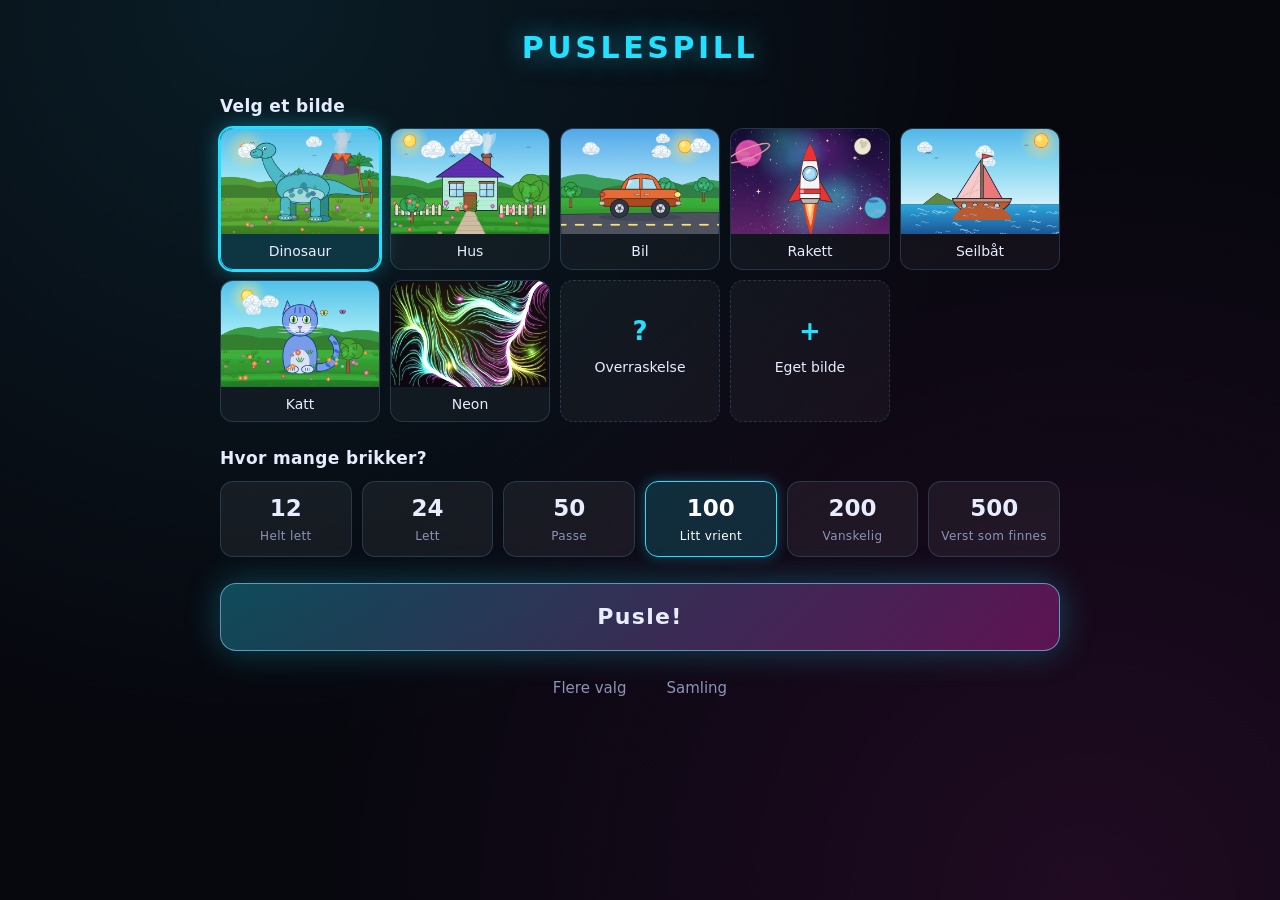
==== commit 17c229c2: "Startskjerm med to valg: hvilket bilde, og hvor mange brikker Etter test pa ekte iPad: appen la alle" ====
--- a/index.html
+++ b/index.html
@@ -31,11 +31,38 @@
   </div>
 
   <div class="snarveier">
+    <button id="hjemknapp" title="Tilbake til startskjermen" aria-label="Tilbake til startskjermen">&#8962;</button>
     <button id="rydd" title="Legg løse brikker i rutenett">Rydd</button>
     <button id="skuffknapp" aria-pressed="true" title="Vis eller skjul brikkeskuffen">Skuff</button>
     <button id="bildeknapp" aria-pressed="false" title="Vis motivet i hjørnet">Bilde</button>
   </div>
 </header>
+
+<!-- Startskjermen: to valg, og ingenting annet. Alt det andre bor bak
+     «Flere valg» for den som vil ha det. -->
+<div id="start" hidden>
+  <div class="start-innhold">
+    <h1 class="start-tittel">Puslespill</h1>
+
+    <button id="fortsett" class="fortsettknapp" hidden>
+      <b>Fortsett der du slapp</b>
+      <span id="fortsett-tekst"></span>
+    </button>
+
+    <h2 class="start-sporsmal">Velg et bilde</h2>
+    <div id="start-motiv" class="motivrutenett"></div>
+
+    <h2 class="start-sporsmal">Hvor mange brikker?</h2>
+    <div id="start-antall" class="antallvalg"></div>
+
+    <button id="start-spill" class="startknapp">Pusle!</button>
+
+    <div class="start-bunn">
+      <button id="start-flere">Flere valg</button>
+      <button id="start-samling">Samling</button>
+    </div>
+  </div>
+</div>
 
 <div id="menyskygge" hidden></div>
 
@@ -175,7 +202,10 @@
     <div class="ferdigikon">&#9733;</div>
     <h2>Ferdig!</h2>
     <p id="ferdig-tekst"></p>
-    <p class="hint">Trykk for å lukke</p>
+    <div class="rad ferdigvalg">
+      <button id="ferdig-nytt" class="primar">Nytt puslespill</button>
+      <button id="ferdig-lukk">Se bildet</button>
+    </div>
   </div>
 </div>
 
--- a/css/style.css
+++ b/css/style.css
@@ -720,3 +720,194 @@
   .spillstatus { font-size: 12px; }
   #bildeknapp { display: none; }
 }
+
+/* --- Startskjermen ---------------------------------------------------------
+ * To valg: hvilket bilde, og hvor mange brikker. Ingenting annet.
+ * Appen er primært for barn, og da er et dusin nedtrekksmenyer feil svar.
+ * Alt det detaljerte finnes fortsatt, men bak «Flere valg».
+ */
+
+#start {
+  position: absolute;
+  inset: 0;
+  z-index: 6;
+  overflow-y: auto;
+  -webkit-overflow-scrolling: touch;
+  background:
+    radial-gradient(circle at 20% 0%, rgba(34, 224, 255, 0.10), transparent 55%),
+    radial-gradient(circle at 85% 100%, rgba(255, 43, 214, 0.10), transparent 55%),
+    #07070e;
+}
+
+#start[hidden] { display: none; }
+
+.start-innhold {
+  max-width: 880px;
+  margin: 0 auto;
+  padding: 26px 20px 34px;
+  padding-top: calc(26px + env(safe-area-inset-top, 0px));
+  padding-bottom: calc(34px + env(safe-area-inset-bottom, 0px));
+}
+
+.start-tittel {
+  margin: 0 0 18px;
+  font-size: 30px;
+  font-weight: 700;
+  letter-spacing: 0.12em;
+  text-transform: uppercase;
+  text-align: center;
+  color: var(--neon);
+  text-shadow: 0 0 26px rgba(34, 224, 255, 0.55);
+}
+
+.start-sporsmal {
+  margin: 24px 0 10px;
+  font-size: 17px;
+  font-weight: 600;
+  letter-spacing: 0.02em;
+  color: var(--tekst);
+}
+
+/* Fortsett står øverst når det finnes noe å fortsette på. */
+.fortsettknapp {
+  display: flex;
+  flex-direction: column;
+  align-items: flex-start;
+  gap: 2px;
+  width: 100%;
+  min-height: 64px;
+  padding: 12px 18px;
+  text-align: left;
+  border-radius: 14px;
+  background: linear-gradient(135deg, rgba(34, 224, 255, 0.2), rgba(255, 43, 214, 0.18));
+  border-color: rgba(120, 220, 255, 0.55);
+}
+
+.fortsettknapp[hidden] { display: none; }
+.fortsettknapp b { font-size: 17px; }
+.fortsettknapp span { font-size: 13px; color: var(--dempet); font-variant-numeric: tabular-nums; }
+
+/* --- Bildevalg --- */
+
+.motivrutenett {
+  display: grid;
+  grid-template-columns: repeat(auto-fill, minmax(140px, 1fr));
+  gap: 10px;
+}
+
+.motivkort {
+  position: relative;
+  padding: 0;
+  overflow: hidden;
+  border-radius: 13px;
+  background: rgba(255, 255, 255, 0.04);
+  min-height: 0;
+  line-height: 0;
+}
+
+.motivkort canvas,
+.motivkort img {
+  display: block;
+  width: 100%;
+  aspect-ratio: 3 / 2;
+  object-fit: cover;
+}
+
+.motivkort span {
+  display: block;
+  padding: 9px 10px;
+  font-size: 14px;
+  line-height: 1.2;
+  text-align: center;
+  color: var(--tekst);
+}
+
+.motivkort.aktiv {
+  border-color: var(--neon);
+  box-shadow: 0 0 0 2px var(--neon), 0 0 22px rgba(34, 224, 255, 0.45);
+}
+
+/* Kortet for «ta et eget bilde» har ingen miniatyr å vise. */
+.motivkort.eget {
+  display: grid;
+  place-content: center;
+  gap: 6px;
+  aspect-ratio: auto;
+  padding: 18px 10px;
+  border-style: dashed;
+}
+
+.motivkort.eget b { font-size: 26px; line-height: 1; color: var(--neon); }
+
+/* --- Brikkevalg --- */
+
+.antallvalg {
+  display: grid;
+  grid-template-columns: repeat(auto-fit, minmax(118px, 1fr));
+  gap: 10px;
+}
+
+.antallknapp {
+  display: flex;
+  flex-direction: column;
+  align-items: center;
+  justify-content: center;
+  gap: 3px;
+  min-height: 72px;
+  padding: 10px 8px;
+  border-radius: 13px;
+}
+
+.antallknapp b {
+  font-size: 23px;
+  font-weight: 700;
+  font-variant-numeric: tabular-nums;
+}
+
+.antallknapp span {
+  font-size: 12px;
+  letter-spacing: 0.03em;
+  color: var(--dempet);
+}
+
+.antallknapp.aktiv span { color: #fff; }
+
+/* --- Start --- */
+
+.startknapp {
+  display: block;
+  width: 100%;
+  margin: 26px 0 16px;
+  min-height: 68px;
+  font-size: 22px;
+  font-weight: 700;
+  letter-spacing: 0.06em;
+  border-radius: 16px;
+  background: linear-gradient(135deg, rgba(34, 224, 255, 0.3), rgba(255, 43, 214, 0.3));
+  border-color: rgba(120, 220, 255, 0.6);
+  box-shadow: 0 0 34px rgba(34, 224, 255, 0.28);
+}
+
+.start-bunn {
+  display: flex;
+  gap: 10px;
+  justify-content: center;
+  flex-wrap: wrap;
+}
+
+.start-bunn button { background: none; border-color: transparent; color: var(--dempet); }
+
+.ferdigvalg { justify-content: center; margin-top: 16px; }
+
+/* Lav skjerm (iPad i landskap): stram inn så «Pusle!» alltid er framme
+ * uten at man må bla. Knappen er hele poenget med skjermen. */
+@media (max-height: 850px) {
+  .start-innhold { padding-top: calc(16px + env(safe-area-inset-top, 0px)); }
+  .start-tittel { margin-bottom: 12px; font-size: 23px; }
+  .start-sporsmal { margin: 16px 0 8px; font-size: 15px; }
+  .fortsettknapp { min-height: 56px; padding: 10px 16px; }
+  .motivkort span { padding: 6px 8px; font-size: 13px; }
+  .antallknapp { min-height: 62px; }
+  .antallknapp b { font-size: 20px; }
+  .startknapp { margin: 18px 0 10px; min-height: 60px; font-size: 20px; }
+}
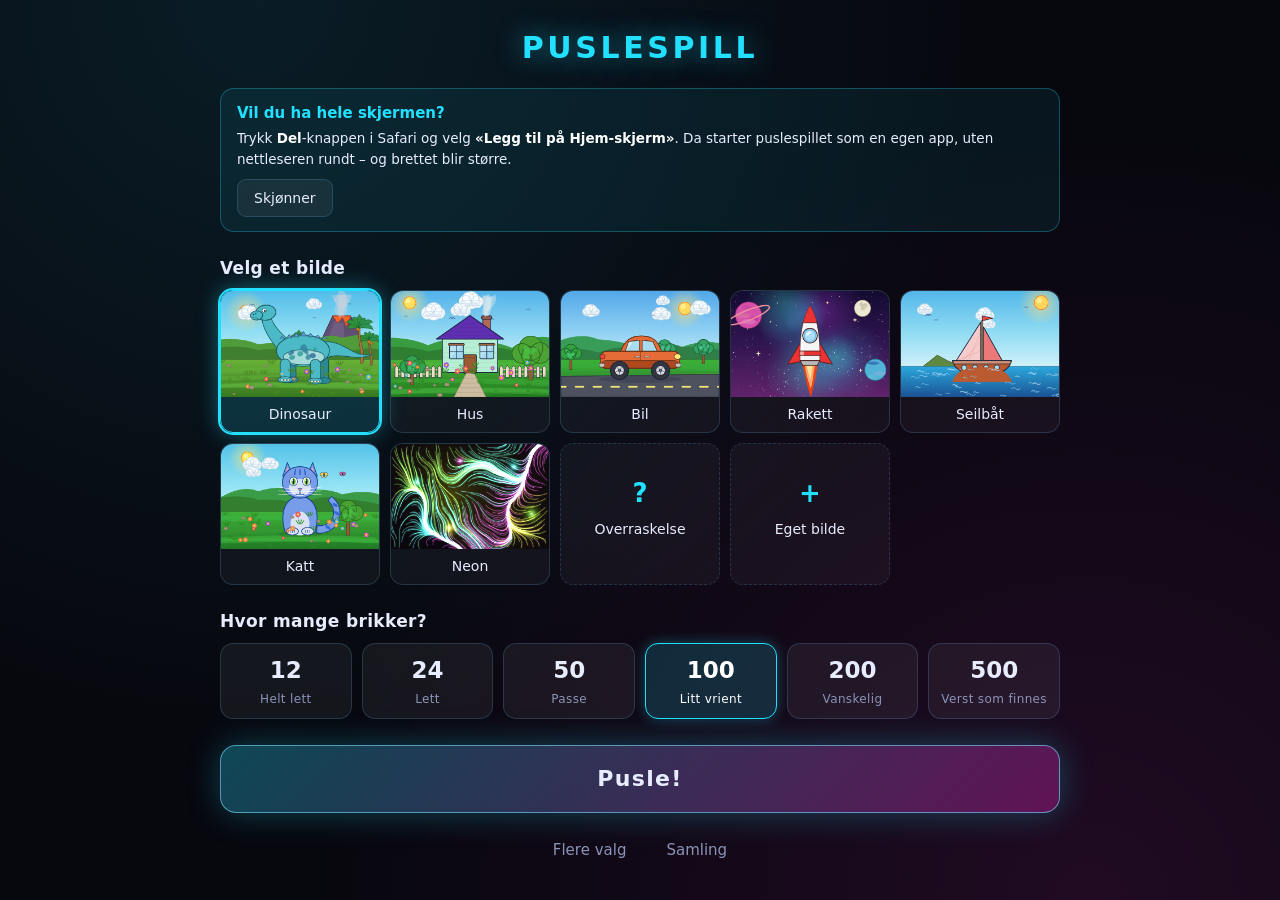
==== commit a5bb3776: "Nytt appikon, og hint om hvordan man far hele skjermen Ikonet var en enkelt neonbla brikke, fra den " ====
--- a/index.html
+++ b/index.html
@@ -44,6 +44,14 @@
   <div class="start-innhold">
     <h1 class="start-tittel">Puslespill</h1>
 
+    <div id="heltskjerm-hint" class="hint-kort" hidden>
+      <b>Vil du ha hele skjermen?</b>
+      <p>Trykk <strong>Del</strong>-knappen i Safari og velg
+         <strong>«Legg til på Hjem-skjerm»</strong>. Da starter puslespillet
+         som en egen app, uten nettleseren rundt – og brettet blir større.</p>
+      <button id="heltskjerm-lukk">Skjønner</button>
+    </div>
+
     <button id="fortsett" class="fortsettknapp" hidden>
       <b>Fortsett der du slapp</b>
       <span id="fortsett-tekst"></span>
--- a/css/style.css
+++ b/css/style.css
@@ -911,3 +911,40 @@
   .antallknapp b { font-size: 20px; }
   .startknapp { margin: 18px 0 10px; min-height: 60px; font-size: 20px; }
 }
+
+/* --- Hint om full skjerm ---------------------------------------------------
+ * iOS gir ingen nettside lov til å skjule Safari-grensesnittet. Det eneste
+ * som virker er «Legg til på Hjem-skjerm», så da må vi si det.
+ */
+.hint-kort {
+  position: relative;
+  margin: 0 0 16px;
+  padding: 14px 16px;
+  border-radius: 14px;
+  background: rgba(34, 224, 255, 0.07);
+  border: 1px solid rgba(34, 224, 255, 0.28);
+}
+
+.hint-kort[hidden] { display: none; }
+
+.hint-kort b {
+  display: block;
+  margin-bottom: 4px;
+  font-size: 15px;
+  color: var(--neon);
+}
+
+.hint-kort p {
+  margin: 0 0 10px;
+  font-size: 13.5px;
+  line-height: 1.5;
+  color: var(--tekst);
+}
+
+.hint-kort strong { color: #fff; }
+
+.hint-kort button {
+  min-height: 38px;
+  padding: 0 16px;
+  font-size: 14px;
+}
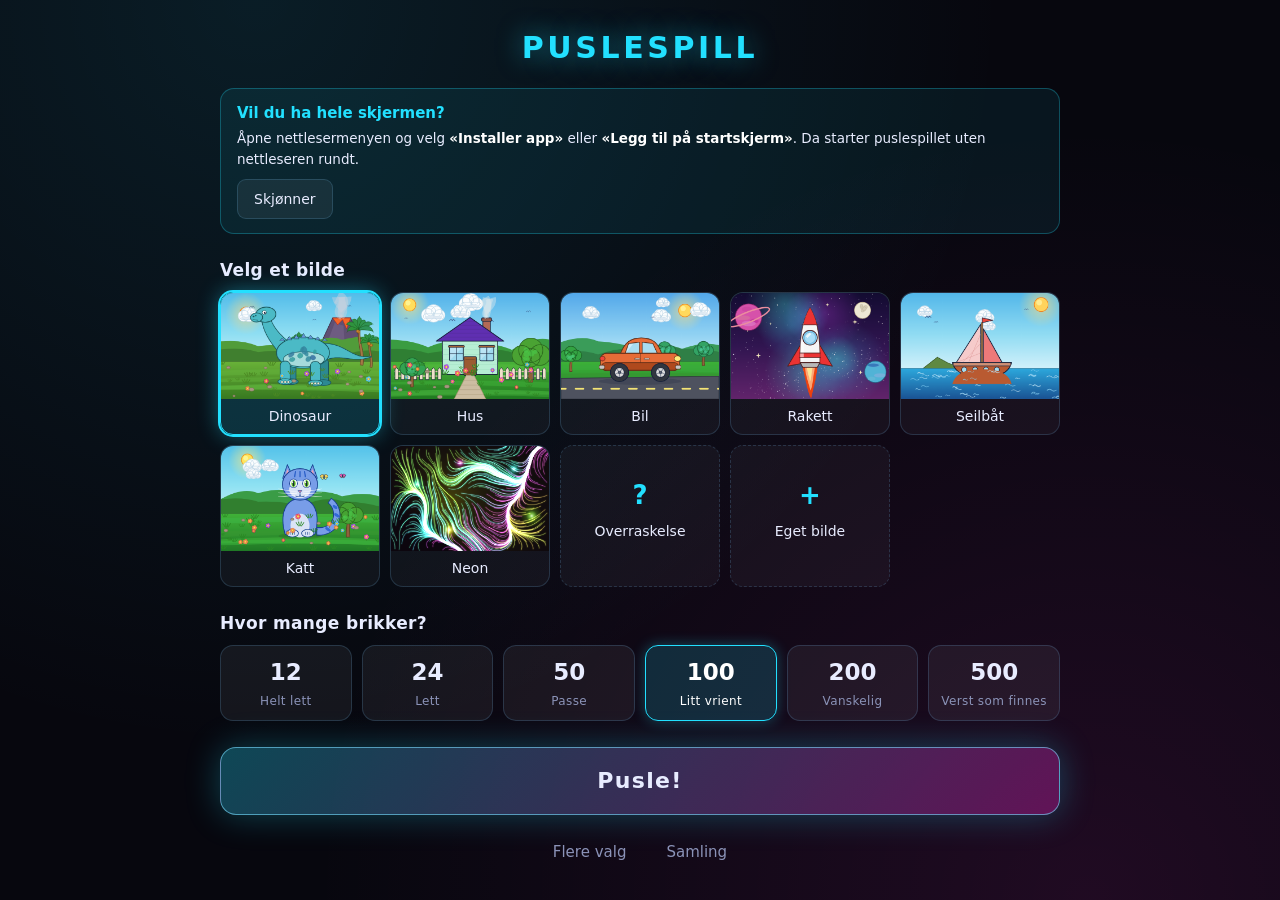
==== commit 00b85531: "Installasjonsknapp i Chrome, og riktig beskjed til hver nettleser Hintet om full skjerm var skrevet " ====
--- a/index.html
+++ b/index.html
@@ -45,11 +45,12 @@
     <h1 class="start-tittel">Puslespill</h1>
 
     <div id="heltskjerm-hint" class="hint-kort" hidden>
-      <b>Vil du ha hele skjermen?</b>
-      <p>Trykk <strong>Del</strong>-knappen i Safari og velg
-         <strong>«Legg til på Hjem-skjerm»</strong>. Da starter puslespillet
-         som en egen app, uten nettleseren rundt – og brettet blir større.</p>
-      <button id="heltskjerm-lukk">Skjønner</button>
+      <b id="hint-tittel">Vil du ha hele skjermen?</b>
+      <p id="hint-tekst"></p>
+      <div class="hint-knapper">
+        <button id="hint-installer" class="primar" hidden>Installer appen</button>
+        <button id="heltskjerm-lukk">Skjønner</button>
+      </div>
     </div>
 
     <button id="fortsett" class="fortsettknapp" hidden>
--- a/css/style.css
+++ b/css/style.css
@@ -943,8 +943,16 @@
 
 .hint-kort strong { color: #fff; }
 
+.hint-knapper {
+  display: flex;
+  gap: 8px;
+  flex-wrap: wrap;
+}
+
 .hint-kort button {
-  min-height: 38px;
+  min-height: 40px;
   padding: 0 16px;
   font-size: 14px;
 }
+
+.hint-kort button[hidden] { display: none; }
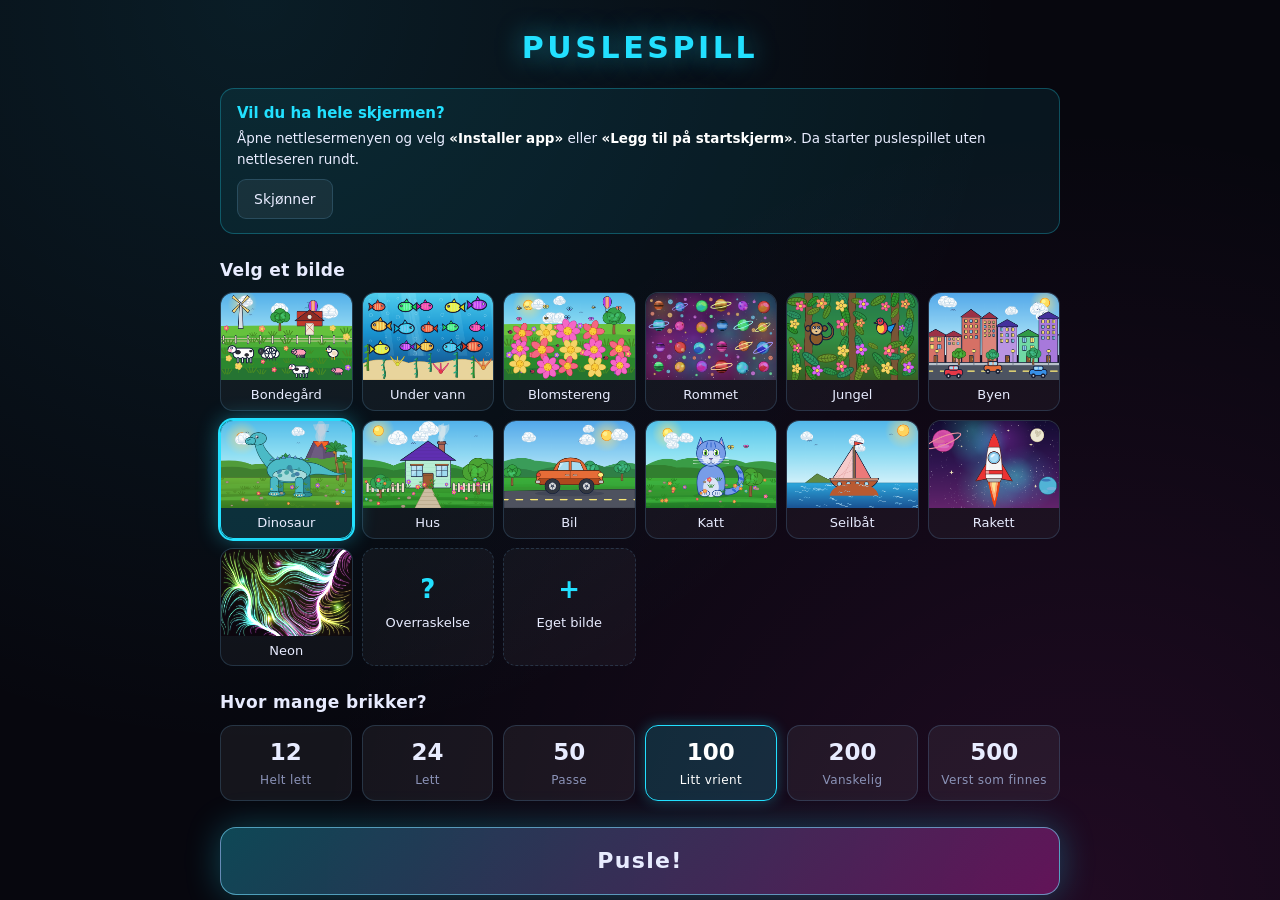
==== commit fe4463f1: "Si i appen at bildene blir pa enheten, og gi en vei til a slette alle Bildene har hele tiden blitt l" ====
--- a/index.html
+++ b/index.html
@@ -21,8 +21,9 @@
 
 <!-- Topplinja er alt man trenger mens man pusler. Resten bor i menyen. -->
 <header id="topplinje">
-  <button id="menyknapp" class="ikonknapp" aria-label="Åpne innstillinger" aria-expanded="false">
-    <span class="hamburger"></span>
+  <!-- Tilbake står først og har tekst. Et husikon sier ingenting til et barn. -->
+  <button id="hjemknapp" class="tilbakeknapp" aria-label="Tilbake til startskjermen">
+    <span class="pil" aria-hidden="true"></span>Tilbake
   </button>
 
   <div class="fremdriftsfelt">
@@ -31,10 +32,12 @@
   </div>
 
   <div class="snarveier">
-    <button id="hjemknapp" title="Tilbake til startskjermen" aria-label="Tilbake til startskjermen">&#8962;</button>
     <button id="rydd" title="Legg løse brikker i rutenett">Rydd</button>
     <button id="skuffknapp" aria-pressed="true" title="Vis eller skjul brikkeskuffen">Skuff</button>
     <button id="bildeknapp" aria-pressed="false" title="Vis motivet i hjørnet">Bilde</button>
+    <button id="menyknapp" class="ikonknapp" aria-label="Åpne innstillinger" aria-expanded="false">
+      <span class="hamburger"></span>
+    </button>
   </div>
 </header>
 
@@ -122,6 +125,13 @@
       <div class="rad galleri" id="minebilder" hidden>
         <div id="minebilder-liste"></div>
       </div>
+      <p class="personvern">
+        Bildene blir liggende på denne iPaden, i appens eget lager.
+        De sendes ingen steder – appen har ingen server å sende dem til.
+      </p>
+      <div class="rad" id="slettalle-rad" hidden>
+        <button id="slettalle">Slett alle bildene</button>
+      </div>
       <div class="rad">
         <span class="etikett">Kutt</span>
         <select id="kuttstil" aria-label="Brikkeform">
--- a/css/style.css
+++ b/css/style.css
@@ -190,6 +190,30 @@
 
 .snarveier { display: flex; gap: 6px; }
 .snarveier button { padding: 0 12px; font-size: 14px; }
+
+/* Tilbakeknappen skal være den tydeligste knappen i linja. Den er veien ut
+ * av puslespillet, og den eneste et barn trenger å finne i en fei. */
+.tilbakeknapp {
+  display: flex;
+  align-items: center;
+  gap: 8px;
+  flex: 0 0 auto;
+  padding: 0 18px 0 15px;
+  font-size: 16px;
+  font-weight: 600;
+  color: #fff;
+  background: rgba(34, 224, 255, 0.16);
+  border-color: rgba(34, 224, 255, 0.55);
+  box-shadow: 0 0 16px rgba(34, 224, 255, 0.22);
+}
+
+.tilbakeknapp .pil {
+  width: 10px;
+  height: 10px;
+  border-left: 2.5px solid currentColor;
+  border-bottom: 2.5px solid currentColor;
+  transform: rotate(45deg);
+}
 
 /* --- Meny --- */
 
@@ -716,9 +740,15 @@
 }
 
 /* Smal skjerm: la topplinja gi fra seg det som ikke er livsviktig. */
-@media (max-width: 560px) {
+@media (max-width: 620px) {
   .spillstatus { font-size: 12px; }
   #bildeknapp { display: none; }
+}
+
+/* Helt smal skjerm: la snarveiene gå før tilbakeknappen gjør det. */
+@media (max-width: 480px) {
+  #rydd { display: none; }
+  .tilbakeknapp { padding: 0 14px 0 12px; font-size: 15px; }
 }
 
 /* --- Startskjermen ---------------------------------------------------------
@@ -791,8 +821,8 @@
 
 .motivrutenett {
   display: grid;
-  grid-template-columns: repeat(auto-fill, minmax(140px, 1fr));
-  gap: 10px;
+  grid-template-columns: repeat(auto-fill, minmax(124px, 1fr));
+  gap: 9px;
 }
 
 .motivkort {
@@ -815,8 +845,8 @@
 
 .motivkort span {
   display: block;
-  padding: 9px 10px;
-  font-size: 14px;
+  padding: 7px 8px;
+  font-size: 13px;
   line-height: 1.2;
   text-align: center;
   color: var(--tekst);
@@ -904,12 +934,12 @@
 @media (max-height: 850px) {
   .start-innhold { padding-top: calc(16px + env(safe-area-inset-top, 0px)); }
   .start-tittel { margin-bottom: 12px; font-size: 23px; }
-  .start-sporsmal { margin: 16px 0 8px; font-size: 15px; }
+  .start-sporsmal { margin: 12px 0 7px; font-size: 15px; }
   .fortsettknapp { min-height: 56px; padding: 10px 16px; }
   .motivkort span { padding: 6px 8px; font-size: 13px; }
   .antallknapp { min-height: 62px; }
   .antallknapp b { font-size: 20px; }
-  .startknapp { margin: 18px 0 10px; min-height: 60px; font-size: 20px; }
+  .startknapp { margin: 13px 0 8px; min-height: 58px; font-size: 20px; }
 }
 
 /* --- Hint om full skjerm ---------------------------------------------------
@@ -956,3 +986,28 @@
 }
 
 .hint-kort button[hidden] { display: none; }
+
+/* --- Personvern --- */
+.personvern {
+  margin: 8px 0 4px;
+  font-size: 12.5px;
+  line-height: 1.5;
+  color: var(--dempet);
+}
+
+#slettalle-rad[hidden] { display: none; }
+
+#slettalle {
+  min-height: 38px;
+  padding: 0 14px;
+  font-size: 13.5px;
+  color: #ff8a9c;
+  background: none;
+  border-color: rgba(255, 120, 150, 0.4);
+}
+
+#slettalle.bekreft {
+  color: #fff;
+  background: rgba(226, 60, 78, 0.3);
+  border-color: #ff8a9c;
+}
